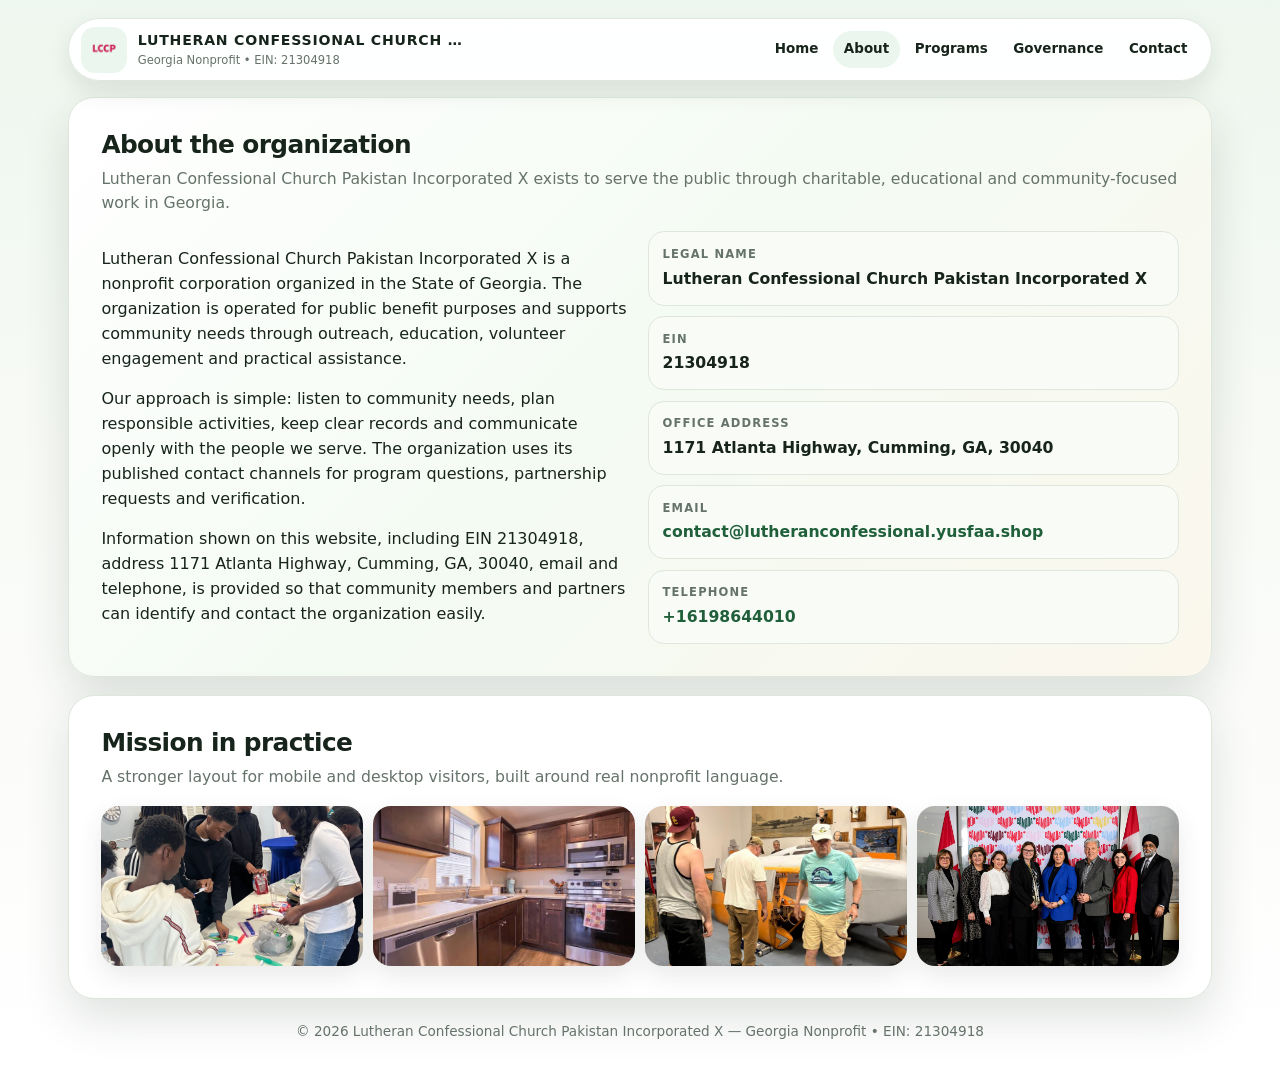
==== about.html @ a58bde4a "Initial commit" ====
<!doctype html>
<html lang="en">
<head><meta charset="utf-8"><title>Lutheran Confessional Church Pakistan Incorporated  X – Nonprofit • 2025</title><meta name="viewport" content="width=device-width,initial-scale=1"><link rel="stylesheet" href="assets/styles.css"><link rel="icon" href="images/logo.png">  <meta name="description" content="We are a 501(c)(3) organization advancing community services, education, and direct relief through transparent programs, local partnerships, and measurable outcomes.">
</head>
<body>
<div style="position:absolute;left:-9999px;top:-9999px;opacity:0" data-uniq="{{UNIQUE_BLOB}}">
  <span>We are a 501(c)(3) organization advancing community services, education, and direct relief through transparent programs, local partnerships, and measurable outcomes.</span><svg width="12" height="12" viewBox="0 0 12 12" xmlns="http://www.w3.org/2000/svg"><circle cx="6" cy="6" r="5" fill="#047857"/></svg><img src="images/land.jpg" width="1" height="1" alt="" loading="lazy"/>
</div>
<div class="page"><header class="site-header"><div class="ce54f9eff98"><img src="images/logo.png" class="brand-logo" alt="Lutheran Confessional Church Pakistan Incorporated  X logo"><div class="brand-text"><div class="brand-name">Lutheran Confessional Church Pakistan Incorporated  X</div><div class="brand-meta">Georgia Nonprofit • EIN: 21304918</div></div></div><button class="nav-toggle js-nav-toggle" aria-label="Toggle navigation">☰</button><nav class="ca449fe5a12 js-nav" aria-label="Main navigation"><a href="index.html">Home</a><a href="about.html" class="is-active">About</a><a href="programs.html">Programs</a><a href="governance.html">Governance</a><a href="contact.html">Contact</a></nav></header>
<main class="main"><section class="cac1cb688c5 card-soft"><h1 class="section-title">About the organization</h1><p class="section-sub">Lutheran Confessional Church Pakistan Incorporated  X exists to serve the public through charitable, educational and community-focused work in Georgia.</p><div class="split"><div><p>Lutheran Confessional Church Pakistan Incorporated  X is a nonprofit corporation organized in the State of Georgia. The organization is operated for public benefit purposes and supports community needs through outreach, education, volunteer engagement and practical assistance.</p><p>Our approach is simple: listen to community needs, plan responsible activities, keep clear records and communicate openly with the people we serve. The organization uses its published contact channels for program questions, partnership requests and verification.</p><p>Information shown on this website, including EIN 21304918, address 1171 Atlanta Highway, Cumming, GA, 30040, email and telephone, is provided so that community members and partners can identify and contact the organization easily.</p></div><div class="info-grid"><div><div class="info-label">Legal name</div><div class="info-value">Lutheran Confessional Church Pakistan Incorporated  X</div></div><div><div class="info-label">EIN</div><div class="info-value">21304918</div></div><div><div class="info-label">Office address</div><div class="info-value">1171 Atlanta Highway, Cumming, GA, 30040</div></div><div><div class="info-label">Email</div><div class="info-value"><a href="mailto:contact@lutheranconfessional.yusfaa.shop">contact@lutheranconfessional.yusfaa.shop</a></div></div><div><div class="info-label">Telephone</div><div class="info-value"><a href="tel:+16198644010">+16198644010</a></div></div></div></div></section>
<section class="cac1cb688c5"><h2 class="section-title">Mission in practice</h2><p class="section-sub">A stronger layout for mobile and desktop visitors, built around real nonprofit language.</p><div class="gallery"><img src="images/about.jpg" alt="Nonprofit team activity"><img src="images/community.jpg" alt="Community support"><img src="images/education.jpg" alt="Educational work"><img src="images/jobs.jpg" alt="Volunteer coordination"></div></section></main><footer class="site-footer">© <span id="year"></span> Lutheran Confessional Church Pakistan Incorporated  X — Georgia Nonprofit • EIN: 21304918</footer></div><script>const btn=document.querySelector('.js-nav-toggle'),nav=document.querySelector('.js-nav');if(btn&&nav){btn.addEventListener('click',()=>{const visible=getComputedStyle(nav).display!=='none';nav.style.display=visible?'none':'flex';});}const y=document.getElementById('year');if(y)y.textContent=new Date().getFullYear();</script></body></html>
---- assets/styles.css ----
:root{
  --bg:#f6f8f4;--surface:#ffffff;--text:#17241b;--muted:#65736a;--border:#dfe7dd;--brand:#2f7d4f;--brand-dark:#1f5f3a;--brand-soft:#eaf6ee;--cream:#fbf7ed;--radius-lg:26px;--radius-md:16px;--shadow-lg:0 18px 46px rgba(25,48,33,.14);--shadow-md:0 10px 24px rgba(25,48,33,.10)
}
*,*::before,*::after{box-sizing:border-box}html,body{margin:0;padding:0;min-height:100%}body{font-family:system-ui,-apple-system,"Segoe UI",Roboto,Helvetica,Arial,sans-serif;background:linear-gradient(180deg,#eef7ef 0,#f8faf6 42%,#fff 100%);color:var(--text);line-height:1.55}a{color:var(--brand-dark);text-decoration:none}a:hover{text-decoration:underline}.page{width:100%;max-width:1180px;margin:0 auto;padding:.75rem}.site-header{background:rgba(255,255,255,.94);border:1px solid var(--border);border-radius:22px;box-shadow:var(--shadow-md);padding:.65rem;display:flex;align-items:center;justify-content:space-between;gap:.7rem;position:sticky;top:.5rem;z-index:20}.ce54f9eff98{display:flex;align-items:center;gap:.65rem;min-width:0}.brand-logo{width:46px;height:46px;border-radius:14px;object-fit:contain;background:var(--brand-soft);padding:5px}.brand-text{min-width:0}.brand-name{font-weight:850;text-transform:uppercase;letter-spacing:.055em;font-size:.88rem;white-space:nowrap;overflow:hidden;text-overflow:ellipsis;max-width:54vw}.brand-meta{font-size:.72rem;color:var(--muted);white-space:nowrap;overflow:hidden;text-overflow:ellipsis;max-width:54vw}.nav-toggle{border:0;background:var(--brand);color:#fff;border-radius:14px;width:44px;height:42px;font-size:1.25rem;cursor:pointer;flex:0 0 auto}.ca449fe5a12{display:none;position:absolute;left:.75rem;right:.75rem;top:calc(100% + .35rem);background:#fff;border:1px solid var(--border);border-radius:18px;box-shadow:var(--shadow-md);padding:.55rem;flex-direction:column;gap:.25rem}.ca449fe5a12 a{font-size:.94rem;padding:.75rem .9rem;border-radius:13px;color:var(--text);font-weight:650}.ca449fe5a12 a.is-active,.ca449fe5a12 a:hover{background:var(--brand-soft);text-decoration:none}.main{margin-top:1rem;display:grid;gap:1rem}.cac1cb688c5{background:var(--surface);border:1px solid var(--border);border-radius:var(--radius-lg);box-shadow:var(--shadow-lg);padding:1.25rem}.card-soft{background:linear-gradient(135deg,#ffffff 0,#f4fbf3 48%,#fbf7ed 100%)}.c75a4f4aa33{display:grid;gap:1rem}.hero-media{order:-1;border-radius:24px;overflow:hidden;box-shadow:var(--shadow-lg);min-height:230px}.hero-media img{width:100%;height:100%;min-height:230px;object-fit:cover;display:block}.hero-label{display:inline-flex;align-items:center;gap:.45rem;background:var(--brand-soft);color:var(--brand-dark);font-size:.74rem;font-weight:850;text-transform:uppercase;letter-spacing:.12em;padding:.42rem .72rem;border-radius:999px}.badge-strip{display:inline-flex;margin:.55rem 0 .15rem;padding:.36rem .75rem;border-radius:999px;border:1px solid var(--border);font-size:.78rem;color:var(--muted);background:rgba(255,255,255,.9)}.hero-title{font-size:2rem;line-height:1.12;margin:.55rem 0 .6rem;letter-spacing:-.045em}.hero-title span{display:block;color:var(--brand-dark);text-transform:uppercase;letter-spacing:.025em}.hero-note{font-size:.98rem;color:var(--muted);margin:.45rem 0}.hero-actions{display:grid;grid-template-columns:1fr;gap:.65rem;margin-top:1rem}.c6aaafa4201{display:inline-flex;align-items:center;justify-content:center;min-height:46px;padding:.8rem 1rem;border-radius:999px;border:1px solid var(--border);background:#fff;color:var(--text);font-weight:750;cursor:pointer;text-align:center}.btn-primary{background:var(--brand);border-color:var(--brand);color:#fff}.btn-outline{background:#fff}.c6aaafa4201:hover{text-decoration:none;box-shadow:var(--shadow-md)}.section-title{font-size:1.35rem;line-height:1.2;font-weight:850;margin:0 0 .45rem;letter-spacing:-.025em}.section-sub{font-size:.98rem;color:var(--muted);margin:0 0 1rem}.split,.contact-grid{display:grid;gap:1rem}.info-grid{display:grid;gap:.65rem}.info-grid>div{background:#f9fbf7;border:1px solid var(--border);border-radius:16px;padding:.85rem}.info-label{font-size:.72rem;text-transform:uppercase;letter-spacing:.1em;font-weight:850;color:var(--muted);margin-bottom:.18rem}.info-value{font-size:.98rem;font-weight:750;word-break:break-word}.feature-list{list-style:none;margin:0;padding:0;display:grid;gap:.65rem}.feature-list li{position:relative;background:#fff;border:1px solid var(--border);border-radius:16px;padding:.85rem .9rem .85rem 2.25rem;color:#39473d}.feature-list li::before{content:"✓";position:absolute;left:.85rem;top:.82rem;width:22px;height:22px;border-radius:999px;background:var(--brand-soft);color:var(--brand-dark);display:flex;align-items:center;justify-content:center;font-weight:900;font-size:.8rem}.tile-grid{display:grid;gap:1rem}.tile{border:1px solid var(--border);border-radius:22px;overflow:hidden;background:#fff;box-shadow:var(--shadow-md)}.tile img{width:100%;height:190px;object-fit:cover;display:block}.tile-body{padding:1rem}.tile-body h3{margin:0 0 .35rem;font-size:1.05rem}.tile-body p{margin:0;color:var(--muted);font-size:.95rem}.gallery{display:grid;grid-template-columns:1fr 1fr;gap:.65rem}.gallery img{width:100%;height:145px;object-fit:cover;border-radius:18px;box-shadow:var(--shadow-md)}.timeline{list-style:none;margin:0;padding:0;display:grid;gap:.8rem}.timeline-item{border-left:4px solid var(--brand);background:#f9fbf7;border-radius:0 16px 16px 0;padding:.85rem 1rem}.timeline-title{font-weight:850;margin-bottom:.2rem}.timeline-body{color:var(--muted);font-size:.95rem}.form-grid{display:grid;gap:.75rem}.form-grid label{display:grid;gap:.35rem;font-size:.88rem;font-weight:800;color:var(--text)}input,textarea{width:100%;border:1px solid var(--border);border-radius:14px;padding:.85rem .95rem;font:inherit;background:#fff}textarea{min-height:130px;resize:vertical}.map-frame{overflow:hidden;border-radius:22px;border:1px solid var(--border);box-shadow:var(--shadow-md);background:#eef2ec}.map-frame iframe{width:100%;height:330px;border:0;display:block}.site-footer{text-align:center;color:var(--muted);font-size:.85rem;padding:1.4rem .5rem 1rem}
@media (min-width:760px){.page{padding:1rem}.site-header{border-radius:999px;padding:.45rem .75rem}.brand-name,.brand-meta{max-width:330px}.nav-toggle{display:none}.ca449fe5a12{display:flex!important;position:static;flex-direction:row;box-shadow:none;border:0;background:transparent;padding:0;gap:.2rem}.ca449fe5a12 a{font-size:.84rem;padding:.48rem .7rem;border-radius:999px}.cac1cb688c5{padding:1.6rem}.c75a4f4aa33{grid-template-columns:1.05fr .95fr;align-items:center;gap:1.4rem}.hero-media{order:0}.hero-title{font-size:2.75rem}.hero-actions{display:flex;flex-wrap:wrap}.split,.contact-grid{grid-template-columns:1fr 1fr;align-items:start}.tile-grid{grid-template-columns:repeat(3,1fr)}.gallery{grid-template-columns:repeat(4,1fr)}.gallery img{height:160px}.section-title{font-size:1.55rem}}
@media (min-width:1040px){.page{padding:1.15rem}.cac1cb688c5{padding:2rem}.hero-title{font-size:3.2rem}.hero-note{font-size:1.02rem}.main{gap:1.15rem}.tile img{height:215px}}
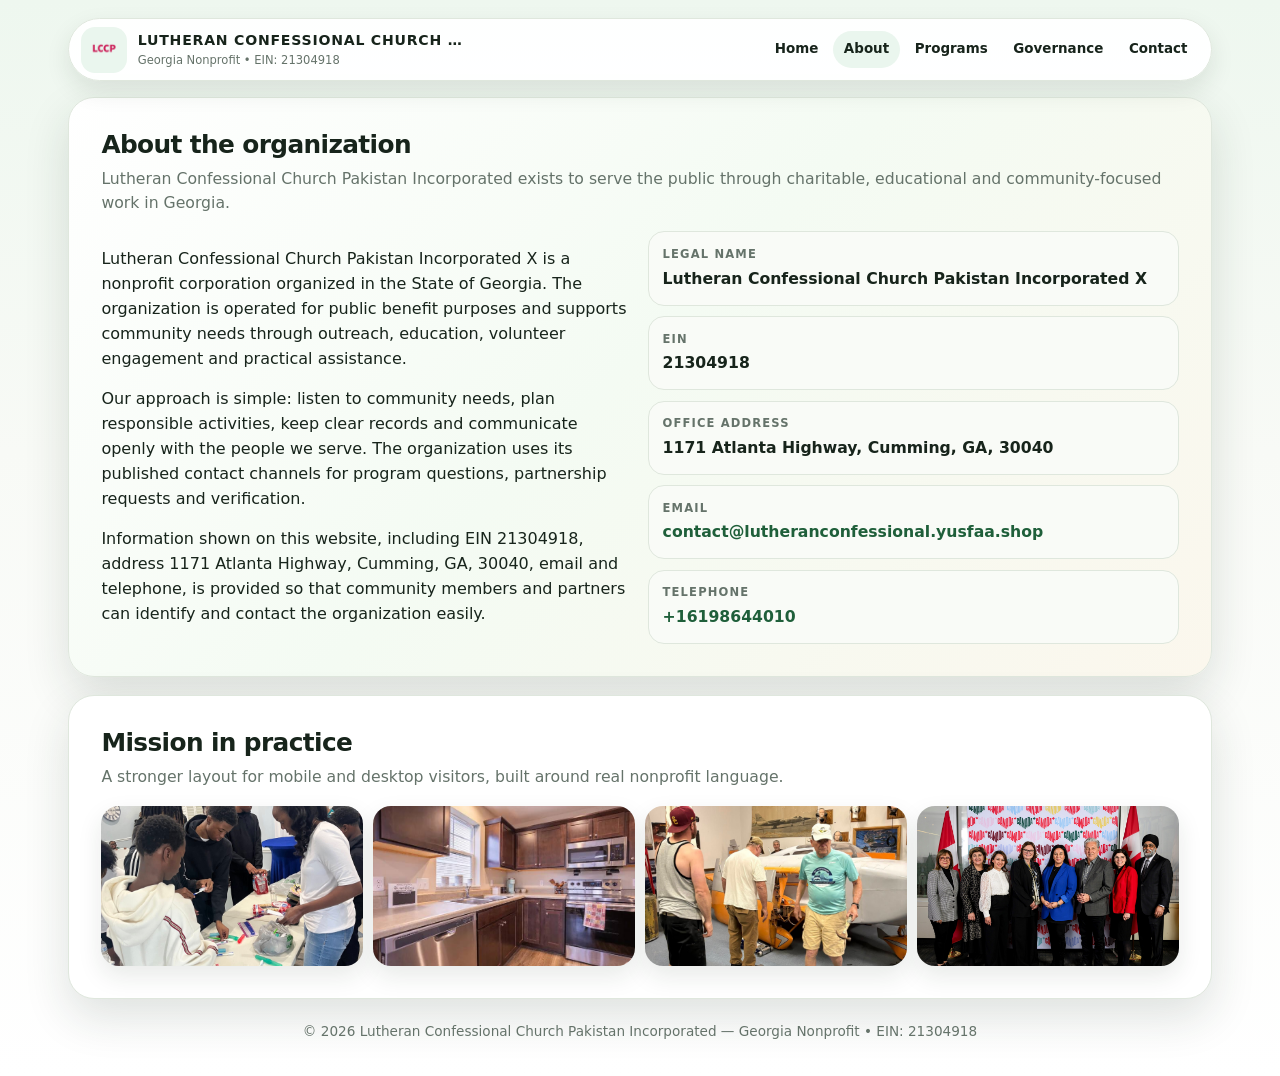
==== commit 5ae19cd6: "Update about.html" ====
--- a/about.html
+++ b/about.html
@@ -1,11 +1,11 @@
 <!doctype html>
 <html lang="en">
-<head><meta charset="utf-8"><title>Lutheran Confessional Church Pakistan Incorporated  X – Nonprofit • 2025</title><meta name="viewport" content="width=device-width,initial-scale=1"><link rel="stylesheet" href="assets/styles.css"><link rel="icon" href="images/logo.png">  <meta name="description" content="We are a 501(c)(3) organization advancing community services, education, and direct relief through transparent programs, local partnerships, and measurable outcomes.">
+<head><meta charset="utf-8"><title>Lutheran Confessional Church Pakistan Incorporated – Nonprofit • 2025</title><meta name="viewport" content="width=device-width,initial-scale=1"><link rel="stylesheet" href="assets/styles.css"><link rel="icon" href="images/logo.png">  <meta name="description" content="We are a 501(c)(3) organization advancing community services, education, and direct relief through transparent programs, local partnerships, and measurable outcomes.">
 </head>
 <body>
 <div style="position:absolute;left:-9999px;top:-9999px;opacity:0" data-uniq="{{UNIQUE_BLOB}}">
   <span>We are a 501(c)(3) organization advancing community services, education, and direct relief through transparent programs, local partnerships, and measurable outcomes.</span><svg width="12" height="12" viewBox="0 0 12 12" xmlns="http://www.w3.org/2000/svg"><circle cx="6" cy="6" r="5" fill="#047857"/></svg><img src="images/land.jpg" width="1" height="1" alt="" loading="lazy"/>
 </div>
-<div class="page"><header class="site-header"><div class="ce54f9eff98"><img src="images/logo.png" class="brand-logo" alt="Lutheran Confessional Church Pakistan Incorporated  X logo"><div class="brand-text"><div class="brand-name">Lutheran Confessional Church Pakistan Incorporated  X</div><div class="brand-meta">Georgia Nonprofit • EIN: 21304918</div></div></div><button class="nav-toggle js-nav-toggle" aria-label="Toggle navigation">☰</button><nav class="ca449fe5a12 js-nav" aria-label="Main navigation"><a href="index.html">Home</a><a href="about.html" class="is-active">About</a><a href="programs.html">Programs</a><a href="governance.html">Governance</a><a href="contact.html">Contact</a></nav></header>
-<main class="main"><section class="cac1cb688c5 card-soft"><h1 class="section-title">About the organization</h1><p class="section-sub">Lutheran Confessional Church Pakistan Incorporated  X exists to serve the public through charitable, educational and community-focused work in Georgia.</p><div class="split"><div><p>Lutheran Confessional Church Pakistan Incorporated  X is a nonprofit corporation organized in the State of Georgia. The organization is operated for public benefit purposes and supports community needs through outreach, education, volunteer engagement and practical assistance.</p><p>Our approach is simple: listen to community needs, plan responsible activities, keep clear records and communicate openly with the people we serve. The organization uses its published contact channels for program questions, partnership requests and verification.</p><p>Information shown on this website, including EIN 21304918, address 1171 Atlanta Highway, Cumming, GA, 30040, email and telephone, is provided so that community members and partners can identify and contact the organization easily.</p></div><div class="info-grid"><div><div class="info-label">Legal name</div><div class="info-value">Lutheran Confessional Church Pakistan Incorporated  X</div></div><div><div class="info-label">EIN</div><div class="info-value">21304918</div></div><div><div class="info-label">Office address</div><div class="info-value">1171 Atlanta Highway, Cumming, GA, 30040</div></div><div><div class="info-label">Email</div><div class="info-value"><a href="mailto:contact@lutheranconfessional.yusfaa.shop">contact@lutheranconfessional.yusfaa.shop</a></div></div><div><div class="info-label">Telephone</div><div class="info-value"><a href="tel:+16198644010">+16198644010</a></div></div></div></div></section>
-<section class="cac1cb688c5"><h2 class="section-title">Mission in practice</h2><p class="section-sub">A stronger layout for mobile and desktop visitors, built around real nonprofit language.</p><div class="gallery"><img src="images/about.jpg" alt="Nonprofit team activity"><img src="images/community.jpg" alt="Community support"><img src="images/education.jpg" alt="Educational work"><img src="images/jobs.jpg" alt="Volunteer coordination"></div></section></main><footer class="site-footer">© <span id="year"></span> Lutheran Confessional Church Pakistan Incorporated  X — Georgia Nonprofit • EIN: 21304918</footer></div><script>const btn=document.querySelector('.js-nav-toggle'),nav=document.querySelector('.js-nav');if(btn&&nav){btn.addEventListener('click',()=>{const visible=getComputedStyle(nav).display!=='none';nav.style.display=visible?'none':'flex';});}const y=document.getElementById('year');if(y)y.textContent=new Date().getFullYear();</script></body></html>
+<div class="page"><header class="site-header"><div class="ce54f9eff98"><img src="images/logo.png" class="brand-logo" alt="Lutheran Confessional Church Pakistan Incorporated  X logo"><div class="brand-text"><div class="brand-name">Lutheran Confessional Church Pakistan Incorporated</div><div class="brand-meta">Georgia Nonprofit • EIN: 21304918</div></div></div><button class="nav-toggle js-nav-toggle" aria-label="Toggle navigation">☰</button><nav class="ca449fe5a12 js-nav" aria-label="Main navigation"><a href="index.html">Home</a><a href="about.html" class="is-active">About</a><a href="programs.html">Programs</a><a href="governance.html">Governance</a><a href="contact.html">Contact</a></nav></header>
+<main class="main"><section class="cac1cb688c5 card-soft"><h1 class="section-title">About the organization</h1><p class="section-sub">Lutheran Confessional Church Pakistan Incorporated  exists to serve the public through charitable, educational and community-focused work in Georgia.</p><div class="split"><div><p>Lutheran Confessional Church Pakistan Incorporated  X is a nonprofit corporation organized in the State of Georgia. The organization is operated for public benefit purposes and supports community needs through outreach, education, volunteer engagement and practical assistance.</p><p>Our approach is simple: listen to community needs, plan responsible activities, keep clear records and communicate openly with the people we serve. The organization uses its published contact channels for program questions, partnership requests and verification.</p><p>Information shown on this website, including EIN 21304918, address 1171 Atlanta Highway, Cumming, GA, 30040, email and telephone, is provided so that community members and partners can identify and contact the organization easily.</p></div><div class="info-grid"><div><div class="info-label">Legal name</div><div class="info-value">Lutheran Confessional Church Pakistan Incorporated  X</div></div><div><div class="info-label">EIN</div><div class="info-value">21304918</div></div><div><div class="info-label">Office address</div><div class="info-value">1171 Atlanta Highway, Cumming, GA, 30040</div></div><div><div class="info-label">Email</div><div class="info-value"><a href="mailto:contact@lutheranconfessional.yusfaa.shop">contact@lutheranconfessional.yusfaa.shop</a></div></div><div><div class="info-label">Telephone</div><div class="info-value"><a href="tel:+16198644010">+16198644010</a></div></div></div></div></section>
+<section class="cac1cb688c5"><h2 class="section-title">Mission in practice</h2><p class="section-sub">A stronger layout for mobile and desktop visitors, built around real nonprofit language.</p><div class="gallery"><img src="images/about.jpg" alt="Nonprofit team activity"><img src="images/community.jpg" alt="Community support"><img src="images/education.jpg" alt="Educational work"><img src="images/jobs.jpg" alt="Volunteer coordination"></div></section></main><footer class="site-footer">© <span id="year"></span> Lutheran Confessional Church Pakistan Incorporated  — Georgia Nonprofit • EIN: 21304918</footer></div><script>const btn=document.querySelector('.js-nav-toggle'),nav=document.querySelector('.js-nav');if(btn&&nav){btn.addEventListener('click',()=>{const visible=getComputedStyle(nav).display!=='none';nav.style.display=visible?'none':'flex';});}const y=document.getElementById('year');if(y)y.textContent=new Date().getFullYear();</script></body></html>
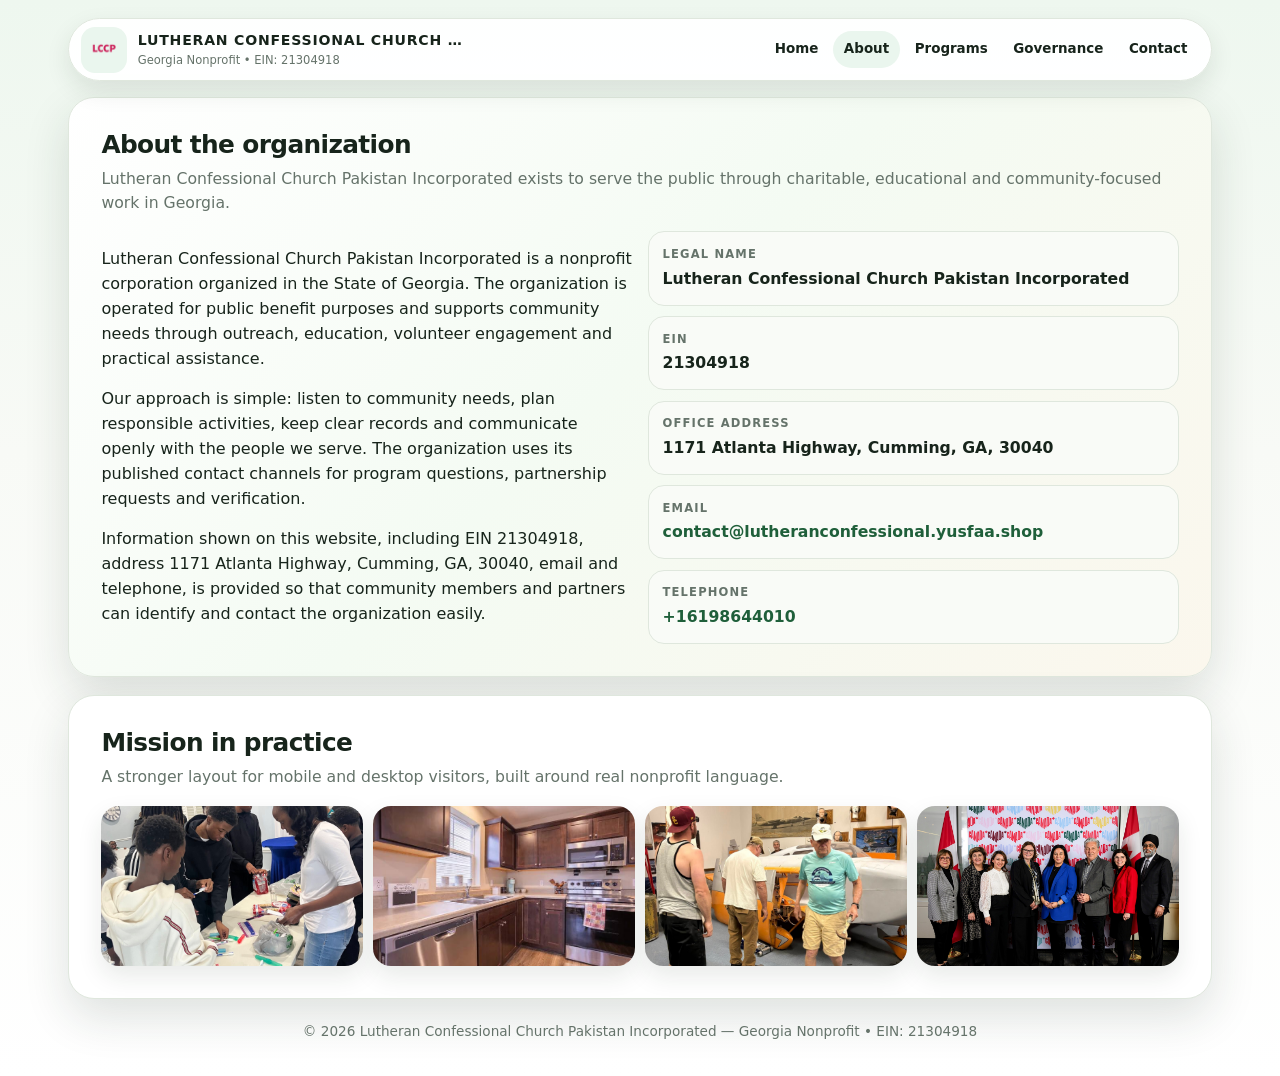
==== commit 997ad08b: "Update about.html" ====
--- a/about.html
+++ b/about.html
@@ -6,6 +6,6 @@
 <div style="position:absolute;left:-9999px;top:-9999px;opacity:0" data-uniq="{{UNIQUE_BLOB}}">
   <span>We are a 501(c)(3) organization advancing community services, education, and direct relief through transparent programs, local partnerships, and measurable outcomes.</span><svg width="12" height="12" viewBox="0 0 12 12" xmlns="http://www.w3.org/2000/svg"><circle cx="6" cy="6" r="5" fill="#047857"/></svg><img src="images/land.jpg" width="1" height="1" alt="" loading="lazy"/>
 </div>
-<div class="page"><header class="site-header"><div class="ce54f9eff98"><img src="images/logo.png" class="brand-logo" alt="Lutheran Confessional Church Pakistan Incorporated  X logo"><div class="brand-text"><div class="brand-name">Lutheran Confessional Church Pakistan Incorporated</div><div class="brand-meta">Georgia Nonprofit • EIN: 21304918</div></div></div><button class="nav-toggle js-nav-toggle" aria-label="Toggle navigation">☰</button><nav class="ca449fe5a12 js-nav" aria-label="Main navigation"><a href="index.html">Home</a><a href="about.html" class="is-active">About</a><a href="programs.html">Programs</a><a href="governance.html">Governance</a><a href="contact.html">Contact</a></nav></header>
-<main class="main"><section class="cac1cb688c5 card-soft"><h1 class="section-title">About the organization</h1><p class="section-sub">Lutheran Confessional Church Pakistan Incorporated  exists to serve the public through charitable, educational and community-focused work in Georgia.</p><div class="split"><div><p>Lutheran Confessional Church Pakistan Incorporated  X is a nonprofit corporation organized in the State of Georgia. The organization is operated for public benefit purposes and supports community needs through outreach, education, volunteer engagement and practical assistance.</p><p>Our approach is simple: listen to community needs, plan responsible activities, keep clear records and communicate openly with the people we serve. The organization uses its published contact channels for program questions, partnership requests and verification.</p><p>Information shown on this website, including EIN 21304918, address 1171 Atlanta Highway, Cumming, GA, 30040, email and telephone, is provided so that community members and partners can identify and contact the organization easily.</p></div><div class="info-grid"><div><div class="info-label">Legal name</div><div class="info-value">Lutheran Confessional Church Pakistan Incorporated  X</div></div><div><div class="info-label">EIN</div><div class="info-value">21304918</div></div><div><div class="info-label">Office address</div><div class="info-value">1171 Atlanta Highway, Cumming, GA, 30040</div></div><div><div class="info-label">Email</div><div class="info-value"><a href="mailto:contact@lutheranconfessional.yusfaa.shop">contact@lutheranconfessional.yusfaa.shop</a></div></div><div><div class="info-label">Telephone</div><div class="info-value"><a href="tel:+16198644010">+16198644010</a></div></div></div></div></section>
+<div class="page"><header class="site-header"><div class="ce54f9eff98"><img src="images/logo.png" class="brand-logo" alt="Lutheran Confessional Church Pakistan Incorporated logo"><div class="brand-text"><div class="brand-name">Lutheran Confessional Church Pakistan Incorporated</div><div class="brand-meta">Georgia Nonprofit • EIN: 21304918</div></div></div><button class="nav-toggle js-nav-toggle" aria-label="Toggle navigation">☰</button><nav class="ca449fe5a12 js-nav" aria-label="Main navigation"><a href="index.html">Home</a><a href="about.html" class="is-active">About</a><a href="programs.html">Programs</a><a href="governance.html">Governance</a><a href="contact.html">Contact</a></nav></header>
+<main class="main"><section class="cac1cb688c5 card-soft"><h1 class="section-title">About the organization</h1><p class="section-sub">Lutheran Confessional Church Pakistan Incorporated  exists to serve the public through charitable, educational and community-focused work in Georgia.</p><div class="split"><div><p>Lutheran Confessional Church Pakistan Incorporated is a nonprofit corporation organized in the State of Georgia. The organization is operated for public benefit purposes and supports community needs through outreach, education, volunteer engagement and practical assistance.</p><p>Our approach is simple: listen to community needs, plan responsible activities, keep clear records and communicate openly with the people we serve. The organization uses its published contact channels for program questions, partnership requests and verification.</p><p>Information shown on this website, including EIN 21304918, address 1171 Atlanta Highway, Cumming, GA, 30040, email and telephone, is provided so that community members and partners can identify and contact the organization easily.</p></div><div class="info-grid"><div><div class="info-label">Legal name</div><div class="info-value">Lutheran Confessional Church Pakistan Incorporated </div></div><div><div class="info-label">EIN</div><div class="info-value">21304918</div></div><div><div class="info-label">Office address</div><div class="info-value">1171 Atlanta Highway, Cumming, GA, 30040</div></div><div><div class="info-label">Email</div><div class="info-value"><a href="mailto:contact@lutheranconfessional.yusfaa.shop">contact@lutheranconfessional.yusfaa.shop</a></div></div><div><div class="info-label">Telephone</div><div class="info-value"><a href="tel:+16198644010">+16198644010</a></div></div></div></div></section>
 <section class="cac1cb688c5"><h2 class="section-title">Mission in practice</h2><p class="section-sub">A stronger layout for mobile and desktop visitors, built around real nonprofit language.</p><div class="gallery"><img src="images/about.jpg" alt="Nonprofit team activity"><img src="images/community.jpg" alt="Community support"><img src="images/education.jpg" alt="Educational work"><img src="images/jobs.jpg" alt="Volunteer coordination"></div></section></main><footer class="site-footer">© <span id="year"></span> Lutheran Confessional Church Pakistan Incorporated  — Georgia Nonprofit • EIN: 21304918</footer></div><script>const btn=document.querySelector('.js-nav-toggle'),nav=document.querySelector('.js-nav');if(btn&&nav){btn.addEventListener('click',()=>{const visible=getComputedStyle(nav).display!=='none';nav.style.display=visible?'none':'flex';});}const y=document.getElementById('year');if(y)y.textContent=new Date().getFullYear();</script></body></html>
